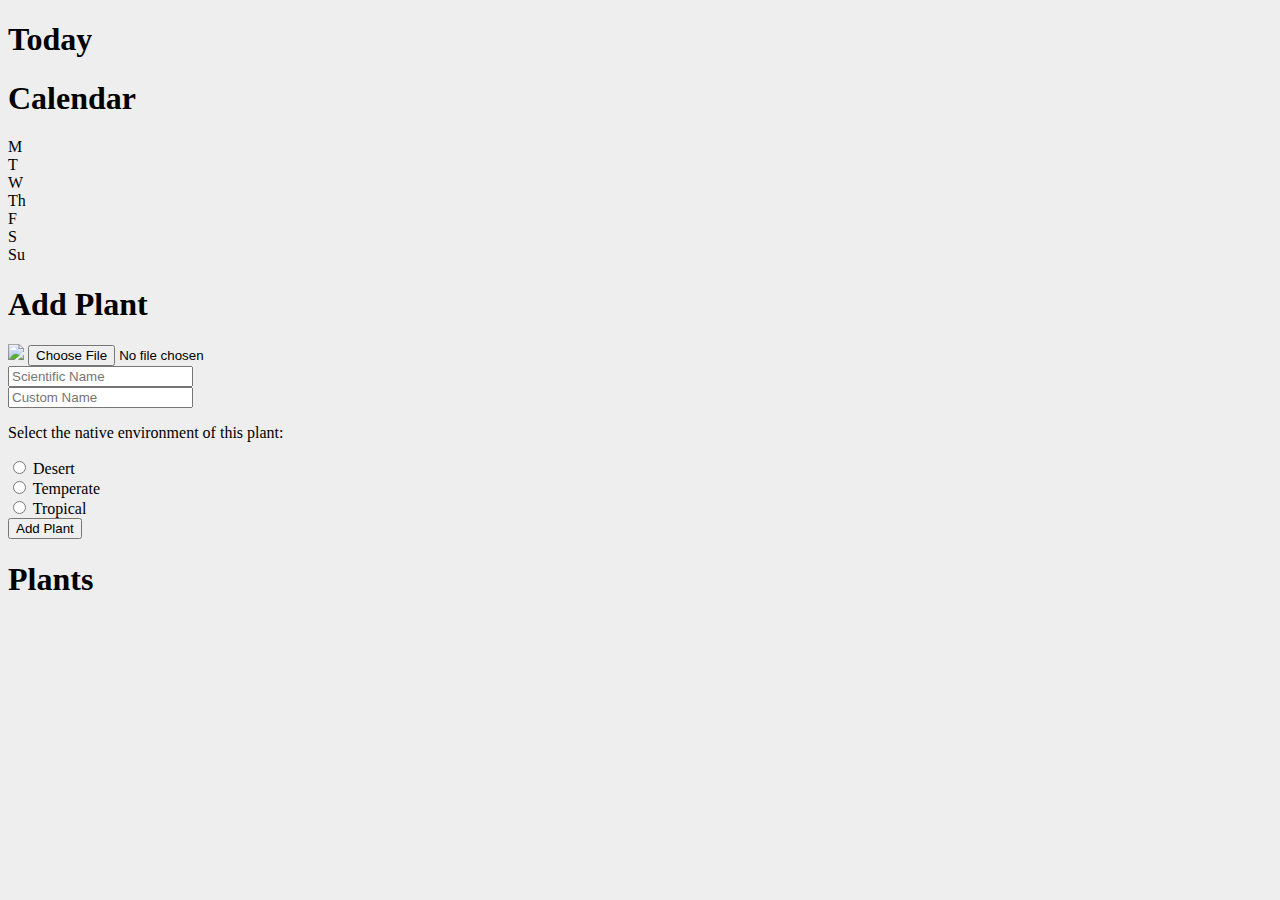
==== public/index.html @ 305ade1c "Added app to firebase" ====
<!DOCTYPE html>
<html>
<head>
<meta charset="UTF-8">
<meta name="viewport" content="width=device-width, initial-scale=1.0">
<title>HCIPlant</title>
<link rel=stylesheet type="text/css" href="../css/custom.css">
<script src="../js/showdate.js"></script>
</head>

<body>

<!-- Navigation Menu 
<div class="menu">
  <a href="#" class="active">Dash</a>
  <a href="#">Calendar</a>
  <a href="#">Plants</a>
</div>
 End Navigation Menu -->

<div class="grid-container">
  <div class="grid-item">
    <h1>Today</h1>
    <p id="date" class="text-center"></p>
    <div class="today">
      <div class="today-item"></div>
    </div>
  </div>

  <div class="grid-item">
    <h1>Calendar</h1>
      <div class="calendar">
        <div class="calendar-item">M</div>
        <div class="calendar-item">T</div>
        <div class="calendar-item">W</div>
        <div class="calendar-item">Th</div>
        <div class="calendar-item">F</div>
        <div class="calendar-item">S</div>
        <div class="calendar-item">Su</div>
      </div>
  </div>

  <div class="grid-item">
    <h1>Add Plant</h1>
    <form action="/#">
      <div class="image-upload">
        <label for="file-input">
          <img class="formicon" src="https://icon-library.net/images/upload-photo-icon/upload-photo-icon-21.jpg"/>
        </label>
        <input id="file-input" type="file" />
      </div>
      <div class="text-upload">
        <label for="ScientificName"></label>
        <input type="text" id="sname" name="scientific" placeholder="Scientific Name">
      </div>
      <div class="text-upload">
        <label for="GivenName"></label>
        <input type="text" id="gname" name="given" placeholder="Custom Name">
      </div>
      <div class="radio-select">
        <p>Select the native environment of this plant:</p>
        <input type="radio" id="desert" name="environment" value="desert">
        <label for="desert">Desert</label><br>
        <input type="radio" id="temperate" name="environment" value="temperate">
        <label for="female">Temperate</label><br>
        <input type="radio" id="tropical" name="environment" value="tropical">
        <label for="other">Tropical</label> 
      </div>
      <button type="submit">Add Plant</button>
    </form> 
  </div>

  <div class="grid-item">
    <h1>Plants</h1>
  </div>
  
</div>
</body>
</html>
---- css/custom.css ----
/* Created by Thomas McLean Oct 2020 for HCI Project */

body {
background-color: #eee;
}

.menu {
  background-color: #FFF;
  overflow: hidden;
  position: fixed;
  bottom: 0;
  width: 100%;
}

/* Menu link style */
.menu a {
  height: 3em;
  width: 3em;
  border-radius: 50%;
  float: right;
  display: flex;
  align-items: center;
  justify-content: center;
  color: #000;
  text-align: center;
  padding: 1em 1em;
  text-decoration: none;
  font-size: 1em;
  background-color: #ccc;
}
/* Hover styling */
.menu a:hover {
  background-color: #ddd;
  color: black;
}

/* Active styling */
.menu a.active {
  background-color: #4CAF50;
  color: white;
}
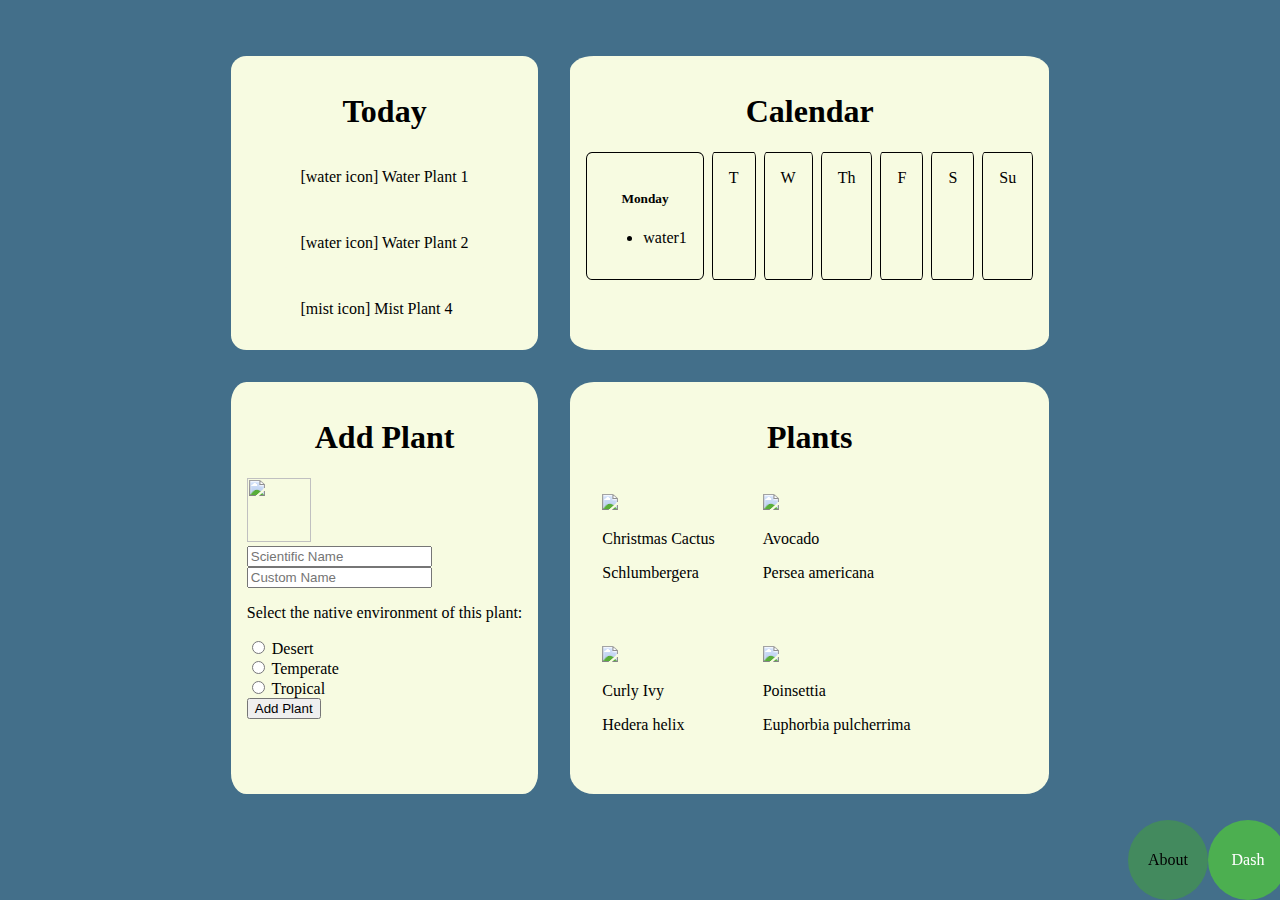
==== commit c3cf69d6: "added elemnts to calendar" ====
--- a/public/index.html
+++ b/public/index.html
@@ -4,33 +4,40 @@
 <meta charset="UTF-8">
 <meta name="viewport" content="width=device-width, initial-scale=1.0">
 <title>HCIPlant</title>
-<link rel=stylesheet type="text/css" href="../css/custom.css">
-<script src="../js/showdate.js"></script>
+<link rel=stylesheet type="text/css" href="css/custom.css">
+<script src="js/showdate.js"></script>
+<script src="js/todayapplet.js"></script>
 </head>
 
 <body>
 
-<!-- Navigation Menu 
+<!-- Navigation Menu -->
 <div class="menu">
-  <a href="#" class="active">Dash</a>
-  <a href="#">Calendar</a>
-  <a href="#">Plants</a>
+  <a href="index.html" class="active">Dash</a>
+  <a href="pages/about.html">About</a>
 </div>
- End Navigation Menu -->
+<!-- End Navigation Menu -->
 
 <div class="grid-container">
   <div class="grid-item">
     <h1>Today</h1>
     <p id="date" class="text-center"></p>
     <div class="today">
-      <div class="today-item"></div>
+      <div class="today-item" name="today">[water icon] Water Plant 1</div>
+      <div class="today-item" name="today">[water icon] Water Plant 2</div>
+      <div class="today-item" name="today">[mist icon] Mist Plant 4</div>
     </div>
   </div>
 
   <div class="grid-item">
     <h1>Calendar</h1>
       <div class="calendar">
-        <div class="calendar-item">M</div>
+        <div class="calendar-item">
+          <h5 class="text-center">Monday</h5>
+          <ul>
+            <li>water1</li>
+          </ul>
+        </div>
         <div class="calendar-item">T</div>
         <div class="calendar-item">W</div>
         <div class="calendar-item">Th</div>
@@ -72,8 +79,25 @@
 
   <div class="grid-item">
     <h1>Plants</h1>
+    <div class="plants">
+      <div class="plant-item">
+        <img src="#"><p>Christmas Cactus</p><p>Schlumbergera</p>
+      </div>
+      <div class="plant-item">
+        <img src="#"><p>Avocado</p><p>Persea americana</p>
+      </div>
+      <div class="plant-item">
+        <img src="#"><p>Curly Ivy</p><p>Hedera helix</p>
+      </div>
+      <div class="plant-item">
+        <img src="#"><p>Poinsettia</p><p>Euphorbia pulcherrima</p>
+      </div>
+      <div class="plant-item">
+        <img src="#"><p>Aloe</p><p>Aloe vera</p>
+      </div>
+     </div>
   </div>
   
 </div>
 </body>
-</html>+</html>
--- a/public/css/custom.css
+++ b/public/css/custom.css
@@ -0,0 +1,137 @@
+/* Created by Thomas McLean Oct 2020 for HCI Project */
+
+/*
+ Color Scheme:
+  Background: #F7FBE1
+  Accent1: #BAC964
+  Accent2: #438A5E
+  Accent3: #436F8A
+*/
+
+body {
+background-image: url("../res/forestbg.jpg"); /*Background Image from Free-Photos user on Pixabay */
+background-size: cover;
+background-color: #436F8A;
+}
+
+h1 {
+  text-align: center;
+}
+.calendar {
+  display: grid;
+  grid-gap: .5em;
+  grid-template-columns: auto auto auto auto auto auto auto;
+  justify-content: center;
+}
+
+.calendar-item {
+  background-color: #F7FBE1;
+  border: 1px solid black;
+  border-radius: 5%;
+  padding: 1em;
+}
+
+@media(max-width: 800px) {
+  .grid-container {
+    display: grid;
+    grid-gap: 2em;
+    grid-template-columns: auto;
+    justify-content: center;
+  }
+}
+@media(min-width: 801px) {
+.grid-container {
+  display: grid;
+  padding-top: 3em;
+  grid-gap: 2em;
+  grid-template-columns: auto auto;
+  justify-content: center;
+}
+}
+
+.grid-item {
+  background-color: #F7FBE1;
+  padding: 1em;
+  border-radius: 5%;
+}
+
+/* Form styling */
+.image-upload>input {
+  display: none;
+}
+
+.formicon {
+  width: 4em;
+  height: 4em;
+}
+
+.menu {
+  opacity: 1;
+  overflow: hidden;
+  position: fixed;
+  bottom: 0;
+  width: 100%;
+}
+
+/* Menu link style */
+.menu a {
+  height: 3em;
+  width: 3em;
+  border-radius: 50%;
+  float: right;
+  display: flex;
+  align-items: center;
+  justify-content: center;
+  color: #000;
+  text-align: center;
+  padding: 1em 1em;
+  text-decoration: none;
+  font-size: 1em;
+  background-color: #438A5E;
+}
+/* Hover styling */
+.menu a:hover {
+  background-color: #BAC964;
+  color: black;
+}
+
+/* Active styling */
+.menu a.active {
+  background-color: #4CAF50;
+  color: white;
+}
+
+.text-center {
+  text-align: center;
+}
+
+.today {
+  display: grid;
+  grid-template-columns: auto;
+  grid-gap: 1em;
+  justify-content: center;
+  max-height: 300px;
+  overflow-y: auto;
+  overflow-y: scroll;
+}
+
+.today-item {
+  background-color: #F7FBE1;
+  padding: 1em;
+  border-radius: 3%;
+}
+.plants {
+  display: inline-grid;
+  grid-template-columns: auto auto;
+  grid-gap: 1em;
+  justify-content: center;
+  max-height: 300px;
+  overflow-y: auto;
+}
+
+.plant-item {
+  background-color: #F7FBE1;
+  padding: 1em;
+  border-radius: 3%;
+  overflow-y: scroll;
+}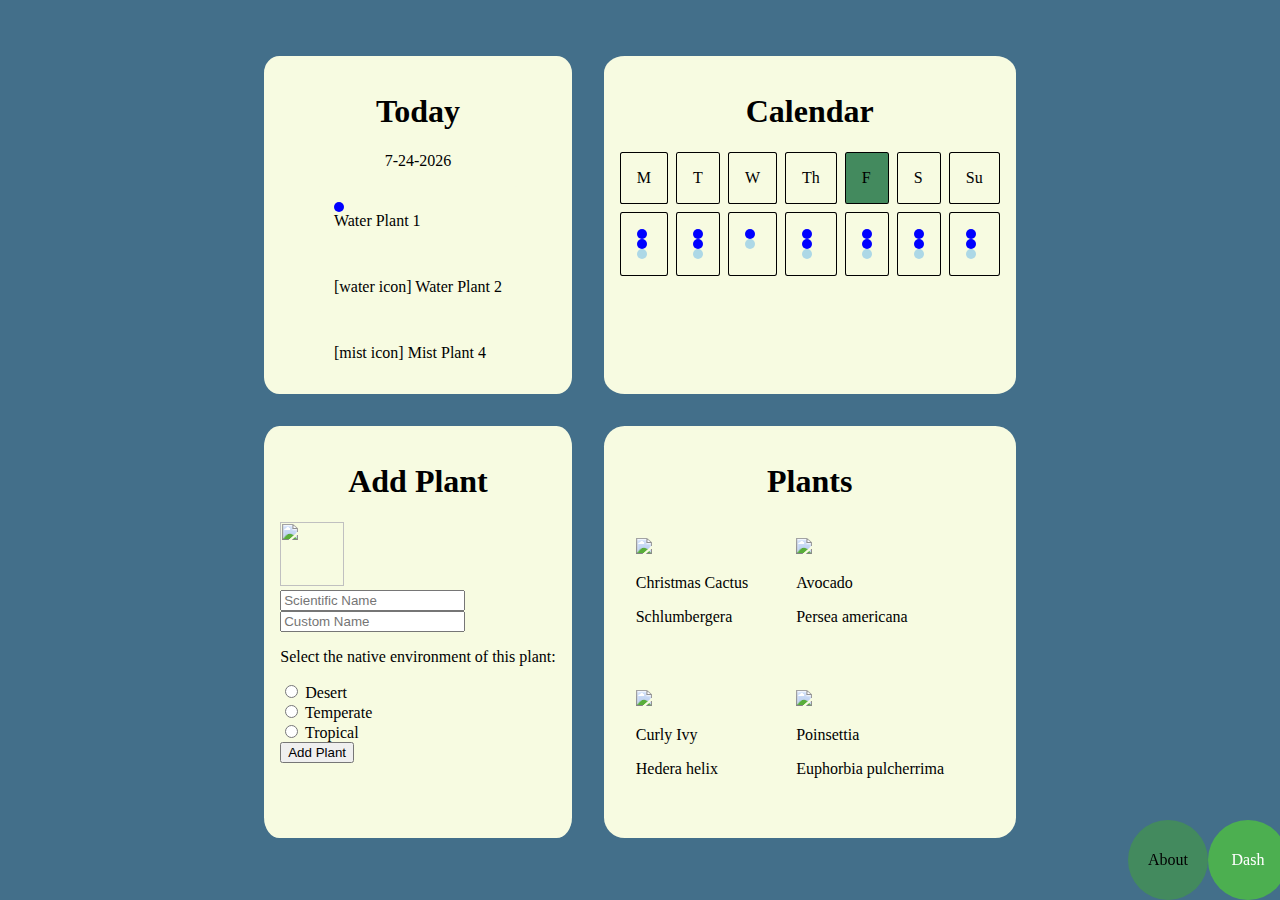
==== commit db39d327: "Added JSON file" ====
--- a/public/index.html
+++ b/public/index.html
@@ -23,7 +23,7 @@
     <h1>Today</h1>
     <p id="date" class="text-center"></p>
     <div class="today">
-      <div class="today-item" name="today">[water icon] Water Plant 1</div>
+      <div class="today-item" name="today"><span class="bluedot"></span> Water Plant 1</div>
       <div class="today-item" name="today">[water icon] Water Plant 2</div>
       <div class="today-item" name="today">[mist icon] Mist Plant 4</div>
     </div>
@@ -32,18 +32,46 @@
   <div class="grid-item">
     <h1>Calendar</h1>
       <div class="calendar">
+        <div class="calendar-item" id="monday">M</div>
+        <div class="calendar-item" id="tuesday">T</div>
+        <div class="calendar-item" id="wednesday">W</div>
+        <div class="calendar-item" id="thursday">Th</div>
+        <div class="calendar-item" id="friday">F</div>
+        <div class="calendar-item" id="saturday">S</div>
+        <div class="calendar-item" id="sunday">Su</div>
         <div class="calendar-item">
-          <h5 class="text-center">Monday</h5>
-          <ul>
-            <li>water1</li>
-          </ul>
+          <span class="bluedot"></span>
+          <span class="bluedot"></span>
+          <span class="lightbluedot"></span></div>
+        <div class="calendar-item">
+          <span class="bluedot"></span>
+          <span class="bluedot"></span>
+          <span class="lightbluedot"></span>
         </div>
-        <div class="calendar-item">T</div>
-        <div class="calendar-item">W</div>
-        <div class="calendar-item">Th</div>
-        <div class="calendar-item">F</div>
-        <div class="calendar-item">S</div>
-        <div class="calendar-item">Su</div>
+        <div class="calendar-item">
+          <span class="bluedot"></span>
+          <span class="lightbluedot"></span>
+        </div>
+        <div class="calendar-item">
+          <span class="bluedot"></span>
+          <span class="bluedot"></span>
+          <span class="lightbluedot"></span>
+        </div>
+        <div class="calendar-item">
+          <span class="bluedot"></span>
+          <span class="bluedot"></span>
+          <span class="lightbluedot"></span>
+        </div>
+        <div class="calendar-item">
+          <span class="bluedot"></span>
+          <span class="bluedot"></span>
+          <span class="lightbluedot"></span>
+        </div>
+        <div class="calendar-item">
+          <span class="bluedot"></span>
+          <span class="bluedot"></span>
+          <span class="lightbluedot"></span>
+        </div>
       </div>
   </div>
 
--- a/public/css/custom.css
+++ b/public/css/custom.css
@@ -21,7 +21,10 @@
   display: grid;
   grid-gap: .5em;
   grid-template-columns: auto auto auto auto auto auto auto;
+  grid-template-rows: auto auto;
   justify-content: center;
+  max-width: 500px;
+  overflow-x: scroll;
 }
 
 .calendar-item {
@@ -29,6 +32,29 @@
   border: 1px solid black;
   border-radius: 5%;
   padding: 1em;
+  max-width: 50px;
+}
+
+.bluedot {
+  height: 10px;
+  width: 10px;
+  background-color:blue;
+  border-radius: 50%;
+  display: grid;
+  grid-template-columns: auto;
+}
+
+.lightbluedot {
+  height: 10px;
+  width: 10px;
+  background-color:lightblue;
+  border-radius: 50%;
+  display: grid;
+  grid-template-columns: auto;
+}
+
+.dayshader {
+  background-color: #438A5E;
 }
 
 @media(max-width: 800px) {
@@ -119,6 +145,7 @@
   background-color: #F7FBE1;
   padding: 1em;
   border-radius: 3%;
+  align-items: center;
 }
 .plants {
   display: inline-grid;
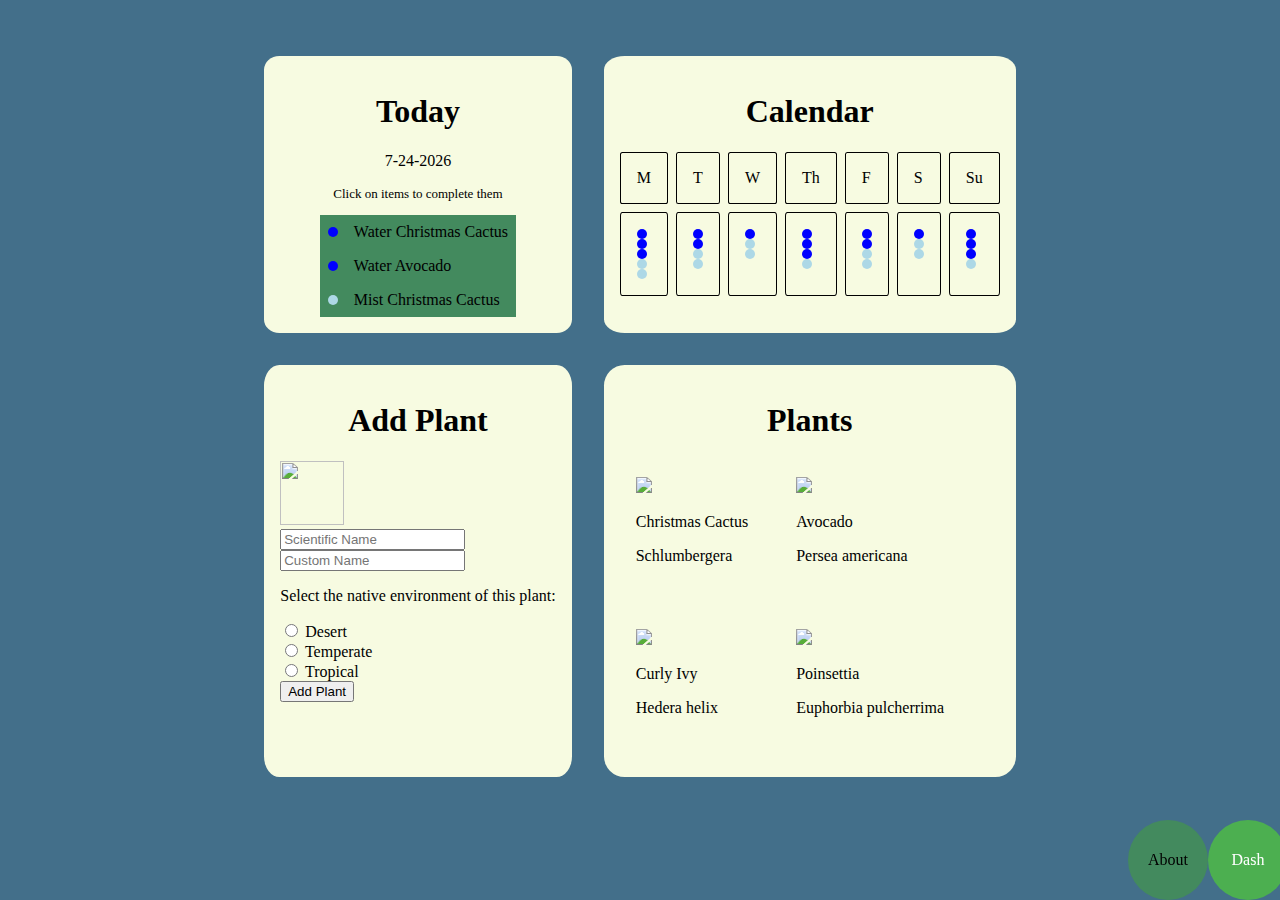
==== commit a2757762: "additions to index" ====
--- a/public/index.html
+++ b/public/index.html
@@ -22,37 +22,44 @@
   <div class="grid-item">
     <h1>Today</h1>
     <p id="date" class="text-center"></p>
+    <p class="text-center"  style="font-size: small;">Click on items to complete them</p>
     <div class="today">
-      <div class="today-item" name="today"><span class="bluedot"></span> Water Plant 1</div>
-      <div class="today-item" name="today">[water icon] Water Plant 2</div>
-      <div class="today-item" name="today">[mist icon] Mist Plant 4</div>
+      <div class="today-item" name="today" id="today1" onclick="closeItem('today1')"><i class="bluedot inline"></i><span class="inline" style="padding-left: 1em">Water Christmas Cactus</span></div>
+      <div class="today-item" name="today" id="today2" onclick="closeItem('today2')"><i class="bluedot inline"></i><span class="inline" style="padding-left: 1em">Water Avocado</span></div>
+      <div class="today-item" name="today" id="today3" onclick="closeItem('today3')"><i class="lightbluedot inline"></i><span class="inline" style="padding-left: 1em">Mist Christmas Cactus</span></div>
     </div>
   </div>
 
   <div class="grid-item">
     <h1>Calendar</h1>
       <div class="calendar">
-        <div class="calendar-item" id="monday">M</div>
-        <div class="calendar-item" id="tuesday">T</div>
-        <div class="calendar-item" id="wednesday">W</div>
-        <div class="calendar-item" id="thursday">Th</div>
-        <div class="calendar-item" id="friday">F</div>
-        <div class="calendar-item" id="saturday">S</div>
-        <div class="calendar-item" id="sunday">Su</div>
+        <div class="calendar-item" id="Monday">M</div>
+        <div class="calendar-item" id="Tuesday">T</div>
+        <div class="calendar-item" id="Wednesday">W</div>
+        <div class="calendar-item" id="Thursday">Th</div>
+        <div class="calendar-item" id="Friday">F</div>
+        <div class="calendar-item" id="Saturday">S</div>
+        <div class="calendar-item" id="Sunday">Su</div>
         <div class="calendar-item">
           <span class="bluedot"></span>
           <span class="bluedot"></span>
-          <span class="lightbluedot"></span></div>
+          <span class="bluedot"></span>
+          <span class="lightbluedot"></span>
+          <span class="lightbluedot"></span>
+        </div>
         <div class="calendar-item">
           <span class="bluedot"></span>
           <span class="bluedot"></span>
+          <span class="lightbluedot"></span>
           <span class="lightbluedot"></span>
         </div>
         <div class="calendar-item">
           <span class="bluedot"></span>
           <span class="lightbluedot"></span>
+          <span class="lightbluedot"></span>
         </div>
         <div class="calendar-item">
+          <span class="bluedot"></span>
           <span class="bluedot"></span>
           <span class="bluedot"></span>
           <span class="lightbluedot"></span>
@@ -61,13 +68,15 @@
           <span class="bluedot"></span>
           <span class="bluedot"></span>
           <span class="lightbluedot"></span>
+          <span class="lightbluedot"></span>
         </div>
         <div class="calendar-item">
           <span class="bluedot"></span>
-          <span class="bluedot"></span>
+          <span class="lightbluedot"></span>
           <span class="lightbluedot"></span>
         </div>
         <div class="calendar-item">
+          <span class="bluedot"></span>
           <span class="bluedot"></span>
           <span class="bluedot"></span>
           <span class="lightbluedot"></span>
--- a/public/css/custom.css
+++ b/public/css/custom.css
@@ -86,6 +86,9 @@
   display: none;
 }
 
+.inline {
+  display: inline-block;
+}
 .formicon {
   width: 4em;
   height: 4em;
@@ -134,7 +137,6 @@
 .today {
   display: grid;
   grid-template-columns: auto;
-  grid-gap: 1em;
   justify-content: center;
   max-height: 300px;
   overflow-y: auto;
@@ -142,11 +144,16 @@
 }
 
 .today-item {
-  background-color: #F7FBE1;
-  padding: 1em;
-  border-radius: 3%;
+  cursor: pointer;
+  background-color:#438A5E;
+  padding: .5em;
   align-items: center;
 }
+
+.today-item:hover {
+  background-color: #4CAF50;
+}
+
 .plants {
   display: inline-grid;
   grid-template-columns: auto auto;
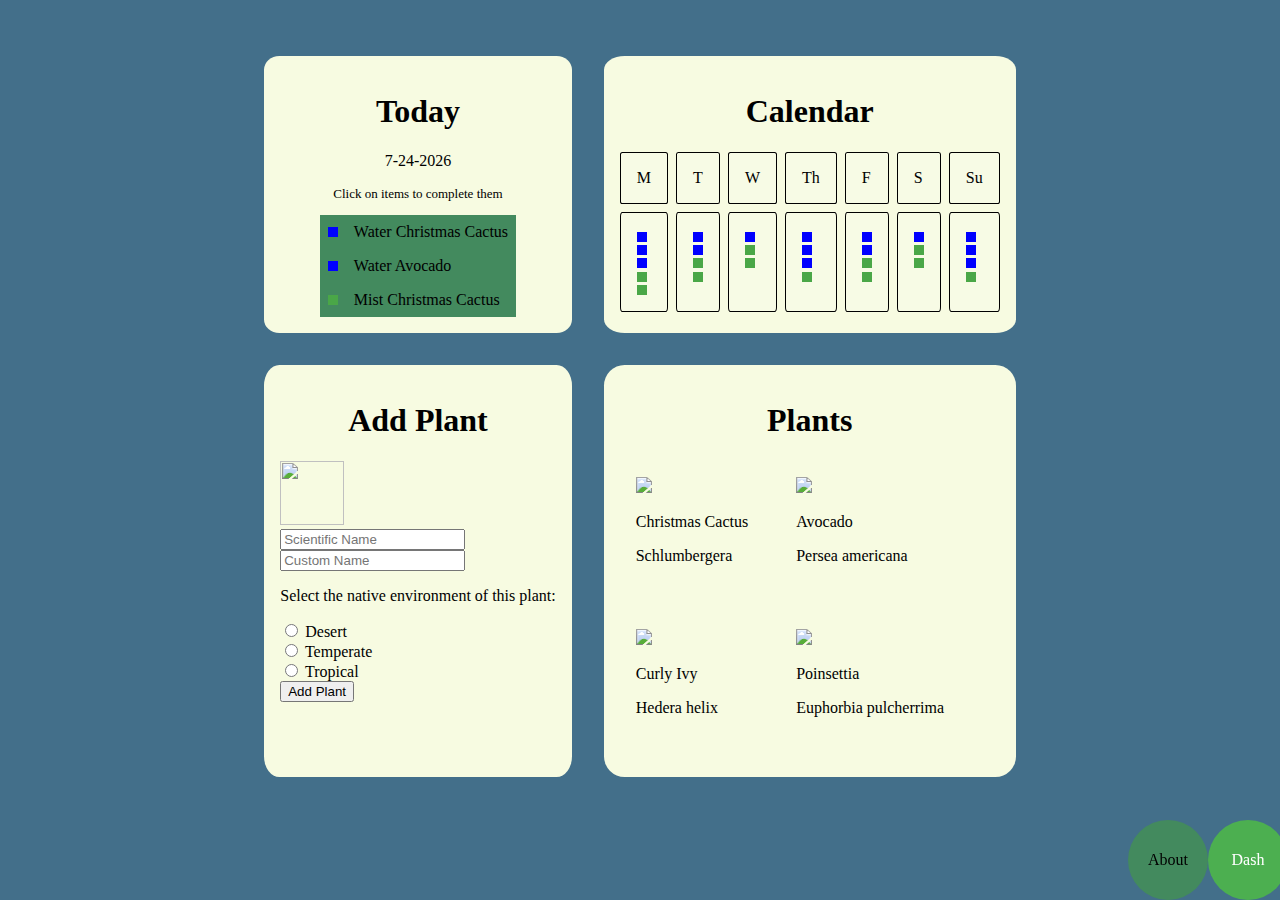
==== commit 5ffd96cb: "test" ====
--- a/public/index.html
+++ b/public/index.html
@@ -5,12 +5,21 @@
 <meta name="viewport" content="width=device-width, initial-scale=1.0">
 <title>HCIPlant</title>
 <link rel=stylesheet type="text/css" href="css/custom.css">
+<!-- The core Firebase JS SDK is always required and must be listed first -->
+<script src="/__/firebase/8.0.2/firebase-app.js"></script>
+
+<!-- TODO: Add SDKs for Firebase products that you want to use
+     https://firebase.google.com/docs/web/setup#available-libraries -->
+
+<!-- Initialize Firebase -->
+<script src="/__/firebase/init.js"></script>
+
+<script src="js/plantly.js"></script>
 <script src="js/showdate.js"></script>
 <script src="js/todayapplet.js"></script>
 </head>
 
 <body>
-
 <!-- Navigation Menu -->
 <div class="menu">
   <a href="index.html" class="active">Dash</a>
@@ -110,7 +119,7 @@
         <input type="radio" id="tropical" name="environment" value="tropical">
         <label for="other">Tropical</label> 
       </div>
-      <button type="submit">Add Plant</button>
+      <button type="submit" onclick="pushPlant()">Add Plant</button>
     </form> 
   </div>
 
@@ -136,5 +145,7 @@
   </div>
   
 </div>
+
+
 </body>
 </html>
--- a/public/css/custom.css
+++ b/public/css/custom.css
@@ -28,7 +28,7 @@
 }
 
 .calendar-item {
-  background-color: #F7FBE1;
+  background-color: #F7FBE5;
   border: 1px solid black;
   border-radius: 5%;
   padding: 1em;
@@ -39,18 +39,18 @@
   height: 10px;
   width: 10px;
   background-color:blue;
-  border-radius: 50%;
   display: grid;
   grid-template-columns: auto;
+  margin-top: .2em;
 }
 
 .lightbluedot {
   height: 10px;
   width: 10px;
-  background-color:lightblue;
-  border-radius: 50%;
+  background-color:rgb(74, 167, 71);
   display: grid;
   grid-template-columns: auto;
+  margin-top: .2em;
 }
 
 .dayshader {
